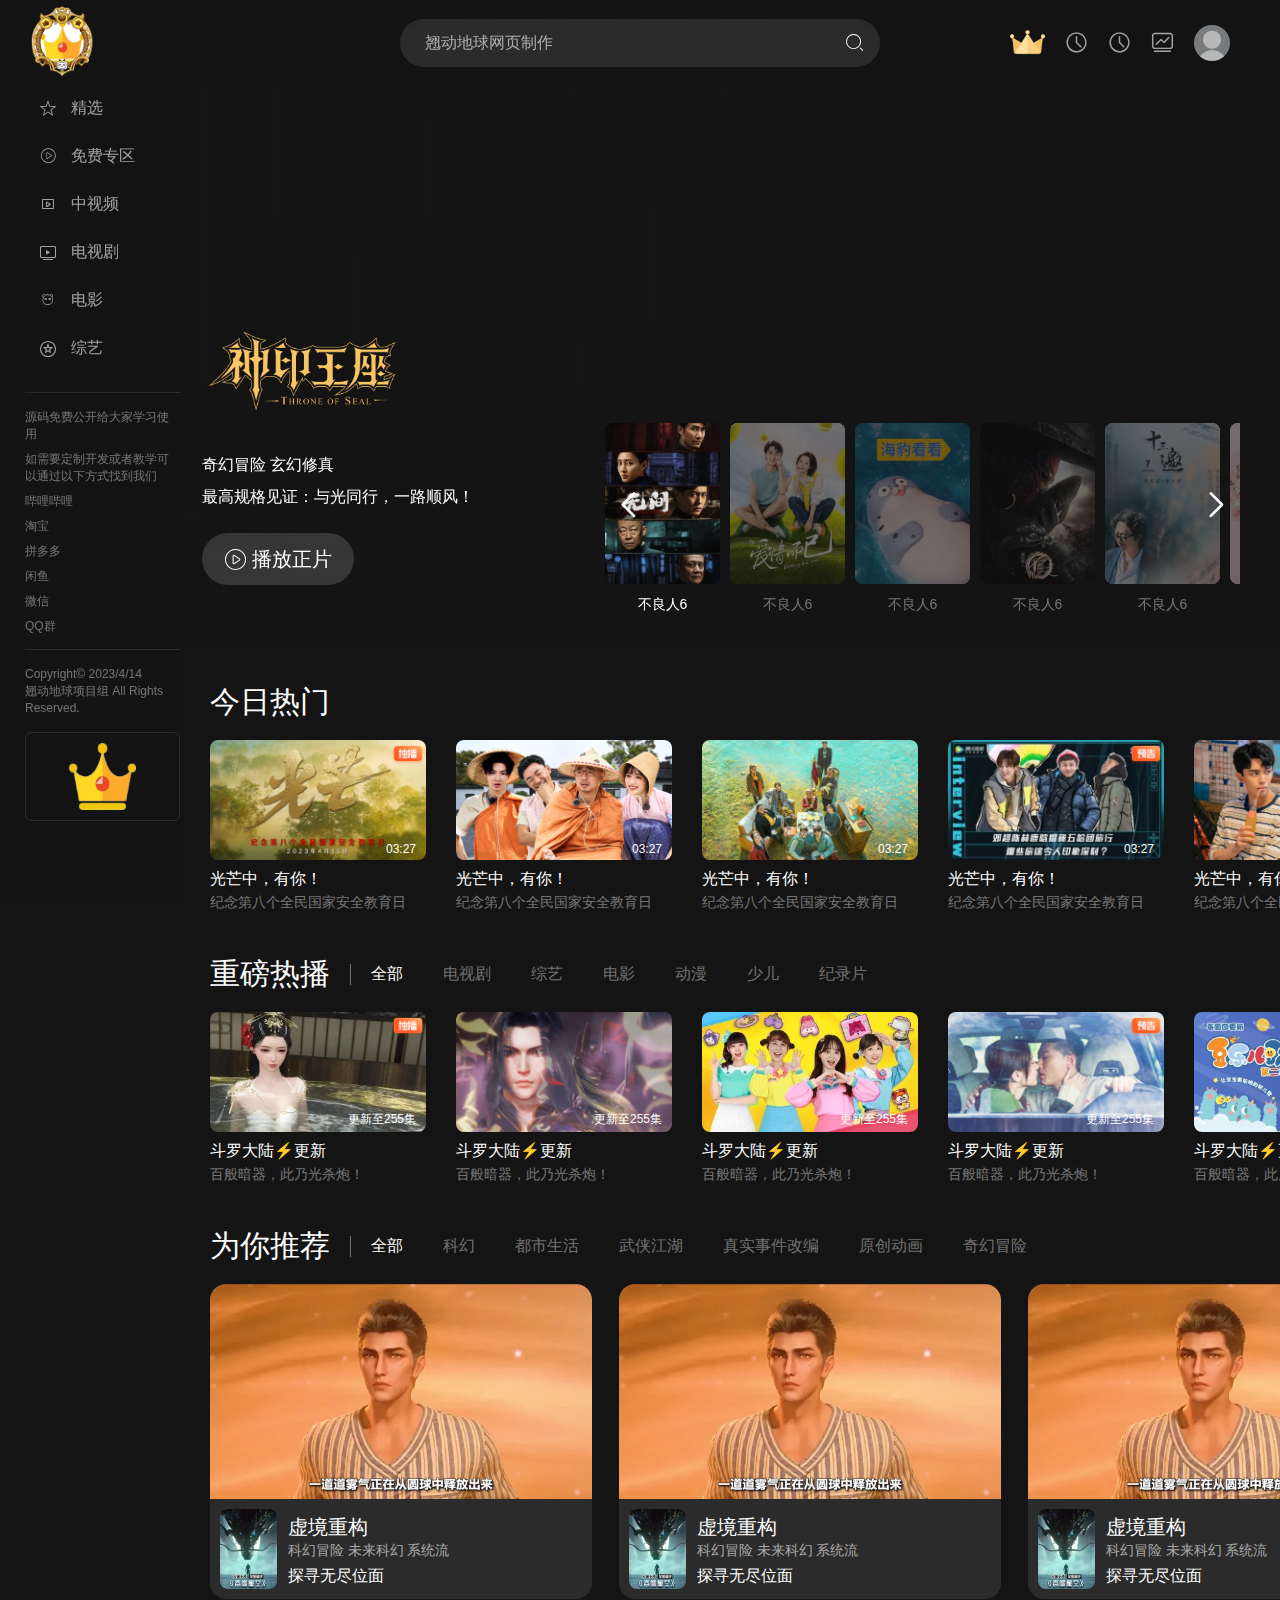
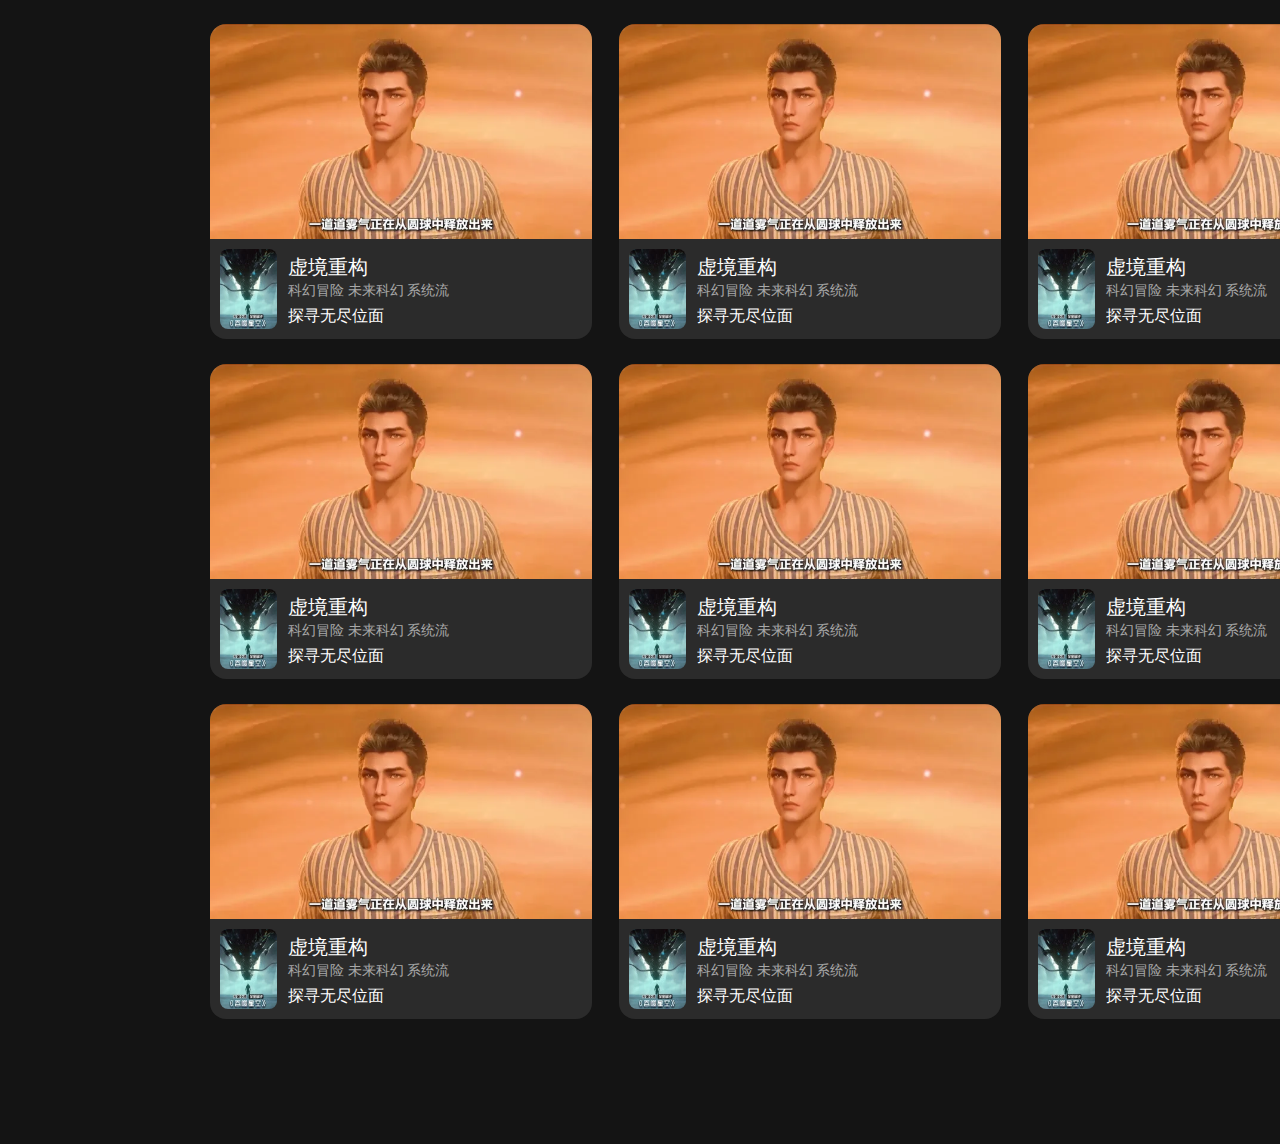
==== index.html @ c6663723 "Add files via upload" ====
<!DOCTYPE html>
<html lang="en">

<head>
    <meta charset="UTF-8">
    <meta http-equiv="X-UA-Compatible" content="IE=edge">
    <meta name="viewport" content="width=device-width, initial-scale=1.0">
    <title>翘动地球视频网</title>
    <link rel="stylesheet" href="fonts/iconfont.css">
    <link rel="stylesheet" href="css/swiper-bundle.min.css">
    <link rel="stylesheet" href="css/style.css">
</head>

<body>
    <header class="header">
        <a href="https://space.bilibili.com/514563000?spm_id_from=333.337.0.0" class="logo">
            <div class="avatarBox">
                <img src="./images/logo.png" alt="" class="avatarImg">
                <div class="avatarBoder">
                    <img src="./images/boder.webp" alt="">
                </div>
            </div>
        </a>
        <div class="search">
            <input type="text" name="" id="" placeholder="翘动地球网页制作">
            <button><span class="iconfont icon-sousuo"></span></button>
        </div>
        <div class="user">
            <a href="#"><img src="./images/vip.png" alt=""></a>
            <a href="#">
                <span class="iconfont icon-lishi"></span>
            </a>
            <a href="#">
                <span class="iconfont icon-lishi"></span>
            </a>
            <a href="#">
                <span class="iconfont icon-chuangzuozhezhongxin"></span>
            </a>
            <a href="#" class="login">
                <img src="./images/user.webp" alt="">
            </a>
        </div>
    </header>
    <aside class="aside">
        <ul class="nav">
            <li><a href="#"><span class="iconfont icon-jingxuanshichang"></span>精选</a></li>
            <li><a href="#"><span class="iconfont icon-24gl-playCircle"></span>免费专区</a></li>
            <li><a href="#"><span class="iconfont icon-shipin"></span>中视频</a></li>
            <li><a href="#"><span class="iconfont icon-dianshiju"></span>电视剧</a></li>
            <li><a href="#"><span class="iconfont icon-dongman"></span>电影</a></li>
            <li><a href="#"><span class="iconfont icon-zongyi"></span>综艺</a></li>
        </ul>
        <footer class="footer">
            <ul class="links">
                <li><a href="#">源码免费公开给大家学习使用</a></li>
                <li><a href="#">如需要定制开发或者教学可以通过以下方式找到我们</a></li>
                <li>
                    <a href="#">哔哩哔哩</a>
                    <div class="hide">
                        <img src="./ewm/ewm-bili.jpg" alt="">
                    </div>
                </li>
                <li>
                    <a href="https://m.tb.cn/h.Us8nKMR?tk=HL2SdlXD8NZ">淘宝</a>
                    <div class="hide">
                        <img src="./ewm/ewm-tb.jpg" alt="">
                    </div>
                </li>
                <li>
                    <a href="https://mobile.yangkeduo.com/goods.html?goods_id=432417314819&page_from=39&_oc_trace_mark=199&pxq_secret_key=TTS5QFYU5Y7PC6SPFDD3OMETX7RHBLDEFQBMZUP522HBA4QZD2CA&share_uin=SQS2FLNR67PGJ5IRNWFLGPD5HU_GEXDA&refer_share_id=01f071ca5e50475d803c3405c6f74eeb&refer_share_uin=SQS2FLNR67PGJ5IRNWFLGPD5HU_GEXDA&refer_share_channel=copy_link&refer_share_form=text
                    ">拼多多</a>
                    <div class="hide">
                        <img src="./ewm/ewm-pdd.jpg" alt="">
                    </div>
                </li>
                <li>
                    <a href="https://m.tb.cn/h.UHy5aRe?tk=cFRldlXDrfi">闲鱼</a>
                    <div class="hide">
                        <img src="./ewm/ewm-xy.jpg" alt="">
                    </div>
                </li>
                <li>
                    <a href="#">微信</a>
                    <div class="hide">
                        <img src="./ewm/ewm-wx.jpg" alt="">
                    </div>
                </li>
                <li>
                    <a href="#">QQ群</a>
                    <div class="hide">
                        <img src="./ewm/ewm-qq.jpg" alt="">
                    </div>
                </li>
            </ul>
            <div class="copyright">
                <a href="#">Copyright© 2023/4/14 <br> 翘动地球项目组 All Rights Reserved.</a>
            </div>
            <a href="#" class="logo">
                <img src="./ewm/logo.png" alt="">
            </a>
        </footer>
    </aside>
    <main class="content">
        <section class="banner">
            <div class="mask-bg"></div>
            <div class="mask-l"></div>
            <div class="mask-r"></div>
            <div class="mask-t"></div>
            <div class="mask-b"></div>
            <div class="text-banner">
                <div class="pic"><img src="./images/0.png" alt=""></div>
                <div class="t1"> 奇幻冒险 玄幻修真 </div>
                <div class="t2">最高规格见证：与光同行，一路顺风！</div>
                <div class="bottom btn">
                    <span class="iconfont icon-24gl-playCircle"></span> 播放正片
                </div>
            </div>
            <div class="swiper mySwiper2">
                <div class="swiper-wrapper">
                    <div class="swiper-slide">
                        <iframe src="https://player.bilibili.com/player.html?aid=781594665&bvid=BV1h24y177hp&cid=1069128005&page=1" scrolling="no" border="0" frameborder="no" framespacing="0" allowfullscreen="true"> </iframe>
                    </div>
                    <div class="swiper-slide">
                        <iframe src="https://player.bilibili.com/player.html?aid=928373912&bvid=BV1wT4y1T7FJ&cid=272059256&page=1" scrolling="no" border="0" frameborder="no" framespacing="0" allowfullscreen="true"> </iframe>
                    </div>
                    <div class="swiper-slide">
                        <iframe src="https://player.bilibili.com/player.html?aid=227550536&bvid=BV1Uh41177gy&cid=1096017549&page=1" scrolling="no" border="0" frameborder="no" framespacing="0" allowfullscreen="true"> </iframe>
                    </div>
                    <div class="swiper-slide">
                        <iframe src="https://player.bilibili.com/player.html?aid=781594665&bvid=BV1h24y177hp&cid=1069128005&page=1" scrolling="no" border="0" frameborder="no" framespacing="0" allowfullscreen="true"> </iframe>
                    </div>
                    <div class="swiper-slide">
                        <iframe src="https://player.bilibili.com/player.html?aid=928373912&bvid=BV1wT4y1T7FJ&cid=272059256&page=1" scrolling="no" border="0" frameborder="no" framespacing="0" allowfullscreen="true"> </iframe>
                    </div>
                    <div class="swiper-slide">
                        <iframe src="https://player.bilibili.com/player.html?aid=227550536&bvid=BV1Uh41177gy&cid=1096017549&page=1" scrolling="no" border="0" frameborder="no" framespacing="0" allowfullscreen="true"> </iframe>
                    </div>
                    <div class="swiper-slide">
                        <iframe src="https://player.bilibili.com/player.html?aid=781594665&bvid=BV1h24y177hp&cid=1069128005&page=1" scrolling="no" border="0" frameborder="no" framespacing="0" allowfullscreen="true"> </iframe>
                    </div>
                    <div class="swiper-slide">
                        <iframe src="https://player.bilibili.com/player.html?aid=928373912&bvid=BV1wT4y1T7FJ&cid=272059256&page=1" scrolling="no" border="0" frameborder="no" framespacing="0" allowfullscreen="true"> </iframe>
                    </div>
                </div>
            </div>
            <div thumbsSlider="" class="swiper mySwiper">
                <div class="swiper-wrapper">
                    <a href="#" class="swiper-slide">
                        <div class="mask"></div>
                        <img src="./images/1.jpg" alt="">
                        <div class="title">不良人6</div>
                    </a>
                    <a href="#" class="swiper-slide">
                        <div class="mask"></div>
                        <img src="./images/2.jfif" alt="">
                        <div class="title">不良人6</div>
                    </a>
                    <a href="#" class="swiper-slide">
                        <div class="mask"></div>
                        <img src="./images/3.jfif" alt="">
                        <div class="title">不良人6</div>
                    </a>
                    <a href="#" class="swiper-slide">
                        <div class="mask"></div>
                        <img src="./images/4.jfif" alt="">
                        <div class="title">不良人6</div>
                    </a>
                    <a href="#" class="swiper-slide">
                        <div class="mask"></div>
                        <img src="./images/5.jfif" alt="">
                        <div class="title">不良人6</div>
                    </a>
                    <a href="#" class="swiper-slide">
                        <div class="mask"></div>
                        <img src="./images/6.jfif" alt="">
                        <div class="title">不良人6</div>
                    </a>
                    <a href="#" class="swiper-slide">
                        <div class="mask"></div>
                        <img src="./images/7.jfif" alt="">
                        <div class="title">不良人6</div>
                    </a>
                    <a href="#" class="swiper-slide">
                        <div class="mask"></div>
                        <img src="./images/8.jfif" alt="">
                        <div class="title">不良人6</div>
                    </a>
                </div>
                <div class="swiper-button-next"></div>
                <div class="swiper-button-prev"></div>
            </div>
        </section>
        <section class="video-banner">
            <div class="video-top">
                <div class="head">
                    <div class="left">
                        <div class="tit">今日热门</div>
                    </div>
                    <div class="right">换一换</div>
                </div>
                <div class="list">
                    <div class="item">
                        <a href="#" class="pic">
                            <div class="tag">
                                <img src="./images/tag_only.png" alt="">
                            </div>
                            <img src="./images/v1.jpg" alt="" class="videoPic">
                            <div class="tip">03:27</div>
                        </a>
                        <a href="#" class="tit">光芒中，有你！</a>
                        <span class="sub">纪念第八个全民国家安全教育日</span>
                    </div>
                    <div class="item">
                        <a href="#" class="pic">
                            <img src="./images/v2.jpg" alt="" class="videoPic">
                            <div class="tip">03:27</div>
                        </a>
                        <a href="#" class="tit">光芒中，有你！</a>
                        <span class="sub">纪念第八个全民国家安全教育日</span>
                    </div>
                    <div class="item">
                        <a href="#" class="pic">
                            <img src="./images/v3.jpg" alt="" class="videoPic">
                            <div class="tip">03:27</div>
                        </a>
                        <a href="#" class="tit">光芒中，有你！</a>
                        <span class="sub">纪念第八个全民国家安全教育日</span>
                    </div>
                    <div class="item">
                        <a href="#" class="pic">
                            <div class="tag">
                                <img src="./images/tag_trailer.png" alt="">
                            </div>
                            <img src="./images/v4.jpg" alt="" class="videoPic">
                            <div class="tip">03:27</div>
                        </a>
                        <a href="#" class="tit">光芒中，有你！</a>
                        <span class="sub">纪念第八个全民国家安全教育日</span>
                    </div>
                    <div class="item">
                        <a href="#" class="pic">
                            <div class="tag">
                                <img src="./images/tag_vip.webp" alt="">
                            </div>
                            <img src="./images/v5.jpg" alt="" class="videoPic">
                            <div class="tip">03:27</div>
                        </a>
                        <a href="#" class="tit">光芒中，有你！</a>
                        <span class="sub">纪念第八个全民国家安全教育日</span>
                    </div>
                </div>
            </div>
            <div class="video-top">
                <div class="head">
                    <div class="left">
                        <div class="tit">重磅热播</div>
                        <div class="list">
                            <a href="#" class="active">全部</a>
                            <a href="#">电视剧</a>
                            <a href="#">综艺</a>
                            <a href="#">电影</a>
                            <a href="#">动漫</a>
                            <a href="#">少儿</a>
                            <a href="#">纪录片</a>
                        </div>
                    </div>
                    <div class="right">换一换</div>
                </div>
                <div class="list">
                    <div class="item">
                        <a href="#" class="pic">
                            <div class="tag">
                                <img src="./images/tag_only.png" alt="">
                            </div>
                            <img src="./images/v6.webp" alt="" class="videoPic">
                            <div class="tip">更新至255集</div>
                        </a>
                        <a href="#" class="tit"> 斗罗大陆⚡更新 </a>
                        <span class="sub"> 百般暗器，此乃光杀炮！ </span>
                    </div>
                    <div class="item">
                        <a href="#" class="pic">
                            <img src="./images/v7.jpg" alt="" class="videoPic">
                            <div class="tip">更新至255集</div>
                        </a>
                        <a href="#" class="tit"> 斗罗大陆⚡更新 </a>
                        <span class="sub"> 百般暗器，此乃光杀炮！ </span>
                    </div>
                    <div class="item">
                        <a href="#" class="pic">
                            <img src="./images/v8.webp" alt="" class="videoPic">
                            <div class="tip">更新至255集</div>
                        </a>
                        <a href="#" class="tit"> 斗罗大陆⚡更新 </a>
                        <span class="sub"> 百般暗器，此乃光杀炮！ </span>
                    </div>
                    <div class="item">
                        <a href="#" class="pic">
                            <div class="tag">
                                <img src="./images/tag_trailer.png" alt="">
                            </div>
                            <img src="./images/v9.jpg" alt="" class="videoPic">
                            <div class="tip">更新至255集</div>
                        </a>
                        <a href="#" class="tit"> 斗罗大陆⚡更新 </a>
                        <span class="sub"> 百般暗器，此乃光杀炮！ </span>
                    </div>
                    <div class="item">
                        <a href="#" class="pic">
                            <div class="tag">
                                <img src="./images/tag_vip.webp" alt="">
                            </div>
                            <img src="./images/v10.webp" alt="" class="videoPic">
                            <div class="tip">更新至255集</div>
                        </a>
                        <a href="#" class="tit"> 斗罗大陆⚡更新 </a>
                        <span class="sub"> 百般暗器，此乃光杀炮！ </span>
                    </div>
                </div>
            </div>
            <div class="video-bottom">
                <div class="head">
                    <div class="left">
                        <div class="tit">为你推荐</div>
                        <div class="list">
                            <a href="#" class="active">全部</a>
                            <a href="#">科幻</a>
                            <a href="#">都市生活</a>
                            <a href="#">武侠江湖</a>
                            <a href="#">真实事件改编</a>
                            <a href="#">原创动画</a>
                            <a href="#">奇幻冒险</a>
                        </div>
                    </div>
                    <div class="right">更多</div>
                </div>
                <div class="list">
                    <div class="item">
                        <img src="./images/v11.webp" alt="" class="pic">
                        <div class="text">
                            <img src="./images/v11-1.webp" alt="">
                            <div class="info">
                                <h3>虚境重构</h3>
                                <span>科幻冒险 未来科幻 系统流</span>
                                <p>探寻无尽位面</p>
                            </div>
                        </div>
                    </div>
                    <div class="item">
                        <img src="./images/v11.webp" alt="" class="pic">
                        <div class="text">
                            <img src="./images/v11-1.webp" alt="">
                            <div class="info">
                                <h3>虚境重构</h3>
                                <span>科幻冒险 未来科幻 系统流</span>
                                <p>探寻无尽位面</p>
                            </div>
                        </div>
                    </div>
                    <div class="item">
                        <img src="./images/v11.webp" alt="" class="pic">
                        <div class="text">
                            <img src="./images/v11-1.webp" alt="">
                            <div class="info">
                                <h3>虚境重构</h3>
                                <span>科幻冒险 未来科幻 系统流</span>
                                <p>探寻无尽位面</p>
                            </div>
                        </div>
                    </div>
                    <div class="item">
                        <img src="./images/v11.webp" alt="" class="pic">
                        <div class="text">
                            <img src="./images/v11-1.webp" alt="">
                            <div class="info">
                                <h3>虚境重构</h3>
                                <span>科幻冒险 未来科幻 系统流</span>
                                <p>探寻无尽位面</p>
                            </div>
                        </div>
                    </div>
                    <div class="item">
                        <img src="./images/v11.webp" alt="" class="pic">
                        <div class="text">
                            <img src="./images/v11-1.webp" alt="">
                            <div class="info">
                                <h3>虚境重构</h3>
                                <span>科幻冒险 未来科幻 系统流</span>
                                <p>探寻无尽位面</p>
                            </div>
                        </div>
                    </div>
                    <div class="item">
                        <img src="./images/v11.webp" alt="" class="pic">
                        <div class="text">
                            <img src="./images/v11-1.webp" alt="">
                            <div class="info">
                                <h3>虚境重构</h3>
                                <span>科幻冒险 未来科幻 系统流</span>
                                <p>探寻无尽位面</p>
                            </div>
                        </div>
                    </div>
                    <div class="item">
                        <img src="./images/v11.webp" alt="" class="pic">
                        <div class="text">
                            <img src="./images/v11-1.webp" alt="">
                            <div class="info">
                                <h3>虚境重构</h3>
                                <span>科幻冒险 未来科幻 系统流</span>
                                <p>探寻无尽位面</p>
                            </div>
                        </div>
                    </div>
                    <div class="item">
                        <img src="./images/v11.webp" alt="" class="pic">
                        <div class="text">
                            <img src="./images/v11-1.webp" alt="">
                            <div class="info">
                                <h3>虚境重构</h3>
                                <span>科幻冒险 未来科幻 系统流</span>
                                <p>探寻无尽位面</p>
                            </div>
                        </div>
                    </div>
                    <div class="item">
                        <img src="./images/v11.webp" alt="" class="pic">
                        <div class="text">
                            <img src="./images/v11-1.webp" alt="">
                            <div class="info">
                                <h3>虚境重构</h3>
                                <span>科幻冒险 未来科幻 系统流</span>
                                <p>探寻无尽位面</p>
                            </div>
                        </div>
                    </div>
                    <div class="item">
                        <img src="./images/v11.webp" alt="" class="pic">
                        <div class="text">
                            <img src="./images/v11-1.webp" alt="">
                            <div class="info">
                                <h3>虚境重构</h3>
                                <span>科幻冒险 未来科幻 系统流</span>
                                <p>探寻无尽位面</p>
                            </div>
                        </div>
                    </div>
                    <div class="item">
                        <img src="./images/v11.webp" alt="" class="pic">
                        <div class="text">
                            <img src="./images/v11-1.webp" alt="">
                            <div class="info">
                                <h3>虚境重构</h3>
                                <span>科幻冒险 未来科幻 系统流</span>
                                <p>探寻无尽位面</p>
                            </div>
                        </div>
                    </div>
                    <div class="item">
                        <img src="./images/v11.webp" alt="" class="pic">
                        <div class="text">
                            <img src="./images/v11-1.webp" alt="">
                            <div class="info">
                                <h3>虚境重构</h3>
                                <span>科幻冒险 未来科幻 系统流</span>
                                <p>探寻无尽位面</p>
                            </div>
                        </div>
                    </div>
                </div>
            </div>
        </section>
    </main>
    <section class="loginContent">
        <div class="loginBox">
            <div class="closeBtn"></div>
            <div class="tab-head">账号登录</div>
            <div class="tips">登录后高清播放更流畅</div>
            <div class="cont">
                <div class="left">
                    <div class="head">
                        <h3>密码登录</h3>
                        <p>推荐使用<a href="#" class="tabChange">快捷登录</a>，防止盗号。</p>
                    </div>
                    <div class="tab tab1 active">
                        <div class="ipt">
                            <input type="text" name="" id="" placeholder="支持账号/邮箱/手机号登录">
                        </div>
                        <div class="ipt mb-3">
                            <input type="text" name="" id="" placeholder="请输入密码">
                        </div>
                        <div class="ipt">
                            <button class="btn">登录</button>
                        </div>
                    </div>
                    <div class="tab tab2 ">
                        <div class="pic">
                            <img src="./ewm/ewm-wx.jpg" alt="">
                        </div>
                    </div>
                    <div class="bottom">
                        <a href="#">快捷登录</a>
                        <a href="#">注册账号</a>
                        <a href="#">意见反馈</a>
                    </div>
                </div>
                <ul class="right">
                    <li>
                        <input type="radio" name="" id="" checked>
                        <label for="">同意《一键三连协议》</label>
                    </li>
                    <li>
                        <input type="radio" name="" id="">
                        <label for="">同意《这次一定协议》</label>
                    </li>
                </ul>
            </div>
        </div>
    </section>
    <script src="js/swiper-bundle.min.js"></script>
    <script src="js/jquery-3.5.1.min.js"></script>
    <script>
        var swiper = new Swiper(".mySwiper", {
            spaceBetween: 10,
            slidesPerView: 5,
            freeMode: true,
            watchSlidesProgress: true,
            navigation: {
                nextEl: ".swiper-button-next",
                prevEl: ".swiper-button-prev",
            },
        });
        var swiper2 = new Swiper(".mySwiper2", {
            spaceBetween: 0,
            thumbs: {
                swiper: swiper,
            },
        });
    </script>
    <script>
        $('.header .user .login').on('click',function(){
            $('.loginContent').fadeIn(100)
        })
        $('.loginContent .closeBtn').on('click',function(){
            $('.loginContent').fadeOut(100)
        })
        $('.loginContent .left .tabChange').on('click',function(){
            $('.loginContent .left .tab').toggleClass('active')
        })
    </script>
</body>

</html>
---- fonts/iconfont.css ----
@font-face {
  font-family: "iconfont"; /* Project id 4016232 */
  src: url('iconfont.woff2?t=1681458888881') format('woff2'),
       url('iconfont.woff?t=1681458888881') format('woff'),
       url('iconfont.ttf?t=1681458888881') format('truetype');
}

.iconfont {
  font-family: "iconfont" !important;
  font-size: 16px;
  font-style: normal;
  -webkit-font-smoothing: antialiased;
  -moz-osx-font-smoothing: grayscale;
}

.icon-jingxuanshichang:before {
  content: "\e600";
}

.icon-sousuo:before {
  content: "\e601";
}

.icon-dianshiju:before {
  content: "\e604";
}

.icon-zongyi:before {
  content: "\e615";
}

.icon-lishi:before {
  content: "\e63b";
}

.icon-shipin:before {
  content: "\e61e";
}

.icon-24gl-playCircle:before {
  content: "\ea6e";
}

.icon-huiyuan:before {
  content: "\e8b1";
}

.icon-dongman:before {
  content: "\e61c";
}

.icon-chuangzuozhezhongxin:before {
  content: "\e73b";
}
---- css/style.css ----
* {
  margin: 0;
  padding: 0;
  box-sizing: border-box;
}
li {
  list-style: none;
}
a {
  text-decoration: none;
}
button,
input {
  outline: none;
  border: none;
}
img {
  width: 100%;
  vertical-align: middle;
}
body {
  font-family: numFont, PingFangSC-Regular, Tahoma, Microsoft Yahei, sans-serif;
  background: #141414;
}
.mb-3 {
  margin-bottom: 30px !important;
}
.header {
  position: fixed;
  top: 0;
  left: 0;
  width: 100%;
  height: 85px;
  z-index: 100;
  background-image: linear-gradient(0deg, rgba(20, 20, 20, 0) 1%, rgba(20, 20, 20, 0.7) 99%);
  padding: 0 40px;
  display: flex;
  align-items: center;
  justify-content: space-between;
}
.header .logo {
  margin-right: 50px;
  display: flex;
  align-items: center;
  justify-content: center;
}
.header .logo .avatarBox {
  position: relative;
  width: 45px;
  height: 45px;
  border-radius: 50%;
  z-index: 99;
  background: #fff;
}
.header .logo .avatarBox:hover {
  transition: all 0.3s;
  transform: translateY(60%) scale(1.6);
}
.header .logo .avatarBox .avatarImg {
  position: absolute;
  top: 0;
  left: 0;
  width: 100%;
  height: 100%;
  border-radius: 50%;
  object-fit: cover;
}
.header .logo .avatarBox .avatarBoder {
  position: absolute;
  height: 176.48%;
  width: 176.48%;
  top: -38.33%;
  left: -38.33%;
  overflow: hidden;
}
.header .logo .avatarBox .avatarBoder img {
  width: 100%;
  height: 100%;
  object-fit: cover;
}
.header .search {
  position: absolute;
  top: 50%;
  left: 50%;
  transform: translate(-50%, -50%);
  width: 480px;
  height: 48px;
  background: rgba(255, 255, 255, 0.1);
  border-radius: 36px;
  display: flex;
  align-items: center;
  justify-content: space-between;
  overflow: hidden;
}
.header .search input {
  padding-left: 25px;
  flex: 1;
  height: 100%;
  color: #fff;
  font-size: 16px;
  background: transparent;
}
.header .search input::placeholder {
  color: #fff9;
}
.header .search button {
  display: flex;
  align-items: center;
  justify-content: center;
  width: 50px;
  height: 100%;
  color: #fff;
  background: transparent;
  cursor: pointer;
}
.header .search button .iconfont {
  font-size: 20px;
}
.header .search button:hover {
  transition: all 0.3s;
  background: rgba(255, 255, 255, 0.3);
}
.header .user {
  display: flex;
  align-items: center;
  justify-content: space-between;
  height: 31px;
}
.header .user a {
  margin: 0 10px;
  color: #fff9;
}
.header .user a .iconfont {
  font-size: 23px;
}
.header .user a:hover {
  transition: all 0.3s;
  color: #fff;
}
.header .user img {
  width: 35px;
}
.header .user .login {
  width: 36px;
  height: 36px;
  border-radius: 50%;
  overflow: hidden;
}
.header .user .login img {
  width: 100%;
  height: 100%;
  object-fit: cover;
}
.aside {
  position: fixed;
  top: 0;
  left: 0;
  width: 180px;
  padding-top: 84px;
  height: 100vh;
  z-index: 99;
  background-image: linear-gradient(-90deg, rgba(20, 20, 20, 0) 1%, rgba(20, 20, 20, 0.6) 99%);
  direction: rtl;
  overflow-y: auto;
  overflow-x: hidden;
  /* 宽度和长度 */
  /* 滚动槽 */
  /* 滚动条滑块 */
}
.aside:hover::-webkit-scrollbar {
  width: 6px;
  border-radius: 3px;
  display: block;
}
.aside::-webkit-scrollbar {
  width: 6px;
  border-radius: 3px;
  display: none;
}
.aside::-webkit-scrollbar-track {
  background-color: transparent;
  border-radius: 3px;
}
.aside::-webkit-scrollbar-thumb {
  border-radius: 3px;
  background-color: rgba(255, 255, 255, 0.4);
}
.aside .nav {
  direction: ltr;
}
.aside .nav li {
  display: flex;
  justify-content: flex-end;
  height: 48px;
}
.aside .nav li a {
  display: flex;
  align-items: center;
  width: 160px;
  height: 100%;
  color: rgba(255, 255, 255, 0.6);
}
.aside .nav li a .iconfont {
  margin-left: 20px;
  margin-right: 15px;
}
.aside .nav li a:hover {
  transition: all 0.3s;
  color: #fff;
}
.aside .footer {
  margin-top: 20px;
  margin-bottom: 50px;
  width: 155px;
  font-size: 12px;
  color: #fff6;
  direction: ltr;
}
.aside .footer a {
  color: #fff6;
  line-height: 17px;
}
.aside .footer a:hover {
  transition: all 0.3s;
  color: #fff;
}
.aside .footer .links {
  margin-bottom: 16px;
  padding: 16px 0 6px;
  border-top: 1px solid rgba(255, 255, 255, 0.1);
  border-bottom: 1px solid rgba(255, 255, 255, 0.1);
}
.aside .footer .links li {
  position: relative;
  line-height: 17px;
  margin-bottom: 8px;
}
.aside .footer .links li:hover .hide {
  display: block;
  animation: hide1 0.5s forwards;
}
.aside .footer .links li .hide {
  display: none;
  position: absolute;
  bottom: calc(100% + 15px);
  left: 0;
  width: 100%;
  border-radius: 6px;
  overflow: hidden;
  box-shadow: 0 0 5px rgba(255, 255, 255, 0.6);
}
.aside .footer .logo {
  display: block;
  margin-top: 15px;
  padding: 10px;
  text-align: center;
  border: 1px solid rgba(255, 255, 255, 0.1);
  border-radius: 6px;
}
.aside .footer .logo img {
  width: 50%;
}
@keyframes hide1 {
  0% {
    opacity: 0;
    transform: translateX(-100%);
  }
  100% {
    opacity: 1;
    transform: translateX(0);
  }
}
.content {
  color: #fff;
}
.content .banner {
  position: relative;
  height: 650px;
}
.content .banner .mask-bg {
  position: absolute;
  top: 0;
  left: 0;
  width: 100%;
  height: 100%;
  background: rgba(20, 20, 20, 0.1);
  z-index: 11;
}
.content .banner .mask-b {
  height: 260px;
  width: 100%;
  position: absolute;
  left: 0;
  bottom: 0;
  background-image: linear-gradient(180deg, rgba(0, 0, 0, 0), #141414);
  z-index: 11;
}
.content .banner .mask-l {
  height: 100%;
  width: 800px;
  z-index: 11;
  position: absolute;
  left: 0;
  top: 0;
  background-image: linear-gradient(269deg, rgba(20, 20, 20, 0) 1%, rgba(20, 20, 20, 0.6) 100%);
}
.content .banner .text-banner {
  position: absolute;
  bottom: 10%;
  left: calc(180px + 22px);
  width: 568px;
  height: 290px;
  z-index: 20;
  color: #fff;
  display: flex;
  flex-direction: column;
  justify-content: flex-end;
}
.content .banner .text-banner .pic {
  margin-bottom: 25px;
  width: 200px;
}
.content .banner .text-banner .t1 {
  line-height: 25px;
  margin-bottom: 10px;
}
.content .banner .text-banner .bottom {
  margin-top: 25px;
}
.content .banner .text-banner .btn {
  display: flex;
  align-items: center;
  justify-content: center;
  width: 152px;
  height: 52px;
  background: rgba(255, 255, 255, 0.15);
  border-radius: 33.6px;
  font-size: 20px;
  cursor: pointer;
}
.content .banner .text-banner .btn .iconfont {
  margin-right: 5px;
  font-size: 23px;
}
.content .banner .swiper {
  width: 100%;
  height: 100%;
}
.content .banner .swiper-slide video {
  width: 100%;
  height: 100%;
  object-fit: cover;
}
.content .banner .swiper-slide iframe {
  width: 100%;
  height: 100%;
  object-fit: cover;
}
.content .banner .swiper-slide img {
  width: 100%;
  height: 100%;
  object-fit: cover;
}
.content .banner .mySwiper2 {
  height: 100%;
  width: 100%;
}
.content .banner .mySwiper {
  position: absolute;
  right: 40px;
  bottom: 5%;
  width: 635px;
  height: 195px;
  z-index: 20;
}
.content .banner .mySwiper .swiper-slide {
  position: relative;
  width: 115px !important;
  height: 100%;
}
.content .banner .mySwiper .swiper-slide a {
  display: block;
  width: 100%;
  height: 100%;
}
.content .banner .mySwiper .swiper-slide:hover {
  transition: all 0.3s;
}
.content .banner .mySwiper .swiper-slide:hover .mask {
  background: rgba(20, 20, 20, 0);
}
.content .banner .mySwiper .swiper-slide:hover .title {
  color: #fff;
}
.content .banner .mySwiper .swiper-slide .mask {
  position: absolute;
  width: 100%;
  height: 161px;
  background: rgba(20, 20, 20, 0.6);
  border-radius: 8px;
}
.content .banner .mySwiper .swiper-slide img {
  width: 100%;
  height: 161px;
  object-fit: cover;
  border-radius: 8px;
}
.content .banner .mySwiper .swiper-slide .title {
  margin-top: 12px;
  font-size: 14px;
  text-align: center;
  color: #fff6;
}
.content .banner .mySwiper .swiper-slide-thumb-active .mask {
  background: rgba(20, 20, 20, 0);
}
.content .banner .mySwiper .swiper-slide-thumb-active .title {
  color: #fff;
}
.content .banner .mySwiper .swiper-button-next:after,
.content .banner .mySwiper .swiper-button-prev:after {
  font-size: 25px;
  font-weight: 600;
  color: #fff;
}
.content .banner .mySwiper .swiper-button-next,
.content .banner .mySwiper .swiper-button-prev {
  top: calc((100% - 31px) / 2);
}
.content .banner .mySwiper .swiper-button-next.swiper-button-disabled,
.content .banner .mySwiper .swiper-button-prev.swiper-button-disabled {
  opacity: 1;
}
.content .video-banner {
  margin: 0 auto;
  margin-top: 30px;
  padding-left: calc(180px + 30px);
  padding-right: 30px;
  padding-bottom: 100px;
  width: 1200px;
  box-sizing: content-box;
}
.content .head {
  margin-bottom: 15px;
  display: flex;
  align-items: center;
  justify-content: space-between;
  height: 45px;
}
.content .head .left {
  display: flex;
  align-items: center;
}
.content .head .left .tit {
  font-family: PingFangSC-Medium;
  font-size: 30px;
  color: #fff;
  letter-spacing: 0;
}
.content .head .left .list {
  display: flex;
  margin-left: 20px;
  padding-left: 20px;
  border-left: 1px solid rgba(255, 255, 255, 0.4);
}
.content .head .left .list a {
  margin-left: 40px;
  color: rgba(255, 255, 255, 0.4);
}
.content .head .left .list a:first-child {
  margin-left: 0;
}
.content .head .left .list a:hover,
.content .head .left .list a.active {
  transition: all 0.3s;
  color: #fff;
}
.content .head .right {
  font-size: 14px;
  color: #fff;
  opacity: 0.4;
  line-height: 20px;
  cursor: pointer;
}
.content .head .right:hover {
  transition: all 0.3s;
  opacity: 1;
}
.content .video-top .list {
  display: flex;
  align-items: center;
  justify-content: space-between;
}
.content .video-top .list .item {
  margin-bottom: 40px;
  width: 216px;
}
.content .video-top .list .item .pic {
  display: block;
  position: relative;
  width: 216px;
  height: 120px;
  color: #fff;
  border-radius: 8px;
  overflow: hidden;
}
.content .video-top .list .item .pic .videoPic {
  width: 100%;
  height: 100%;
  object-fit: cover;
}
.content .video-top .list .item .pic .tag {
  position: absolute;
  top: 2px;
  right: 0px;
  width: 36px;
  height: 23px;
}
.content .video-top .list .item .pic .tip {
  position: absolute;
  right: 10px;
  bottom: 4px;
  font-size: 12px;
  color: #fff;
}
.content .video-top .list .item .tit {
  display: block;
  margin-top: 8px;
  color: #fff;
  letter-spacing: 0;
  line-height: 22px;
  overflow: hidden;
  text-overflow: ellipsis;
  display: -webkit-box;
  -webkit-line-clamp: 1;
  -webkit-box-orient: vertical;
}
.content .video-top .list .item .sub {
  display: block;
  margin-top: 4px;
  opacity: 0.4;
  font-family: PingFangSC-Regular;
  font-size: 14px;
  color: #fff;
  letter-spacing: 0;
  line-height: 18px;
  overflow: hidden;
  text-overflow: ellipsis;
  display: -webkit-box;
  -webkit-line-clamp: 1;
  -webkit-box-orient: vertical;
}
.content .video-bottom .list {
  display: flex;
  flex-wrap: wrap;
  justify-content: space-between;
}
.content .video-bottom .list .item {
  margin-bottom: 25px;
  width: 382px;
  background: #2b2b2b;
  border-radius: 16px;
  overflow: hidden;
  cursor: pointer;
}
.content .video-bottom .list .item .pic {
  width: 100%;
  height: 215px;
  object-fit: cover;
}
.content .video-bottom .list .item .text {
  display: flex;
  align-items: center;
  padding: 10px;
}
.content .video-bottom .list .item .text img {
  width: 57px;
  height: 80px;
  border-radius: 8px;
}
.content .video-bottom .list .item .text .info {
  margin-left: 11px;
  color: #fff;
}
.content .video-bottom .list .item .text .info h3 {
  font-size: 20px;
  font-weight: 500;
  letter-spacing: 0;
  height: 28px;
  line-height: 28px;
  text-overflow: ellipsis;
  overflow: hidden;
  white-space: nowrap;
}
.content .video-bottom .list .item .text .info span {
  margin-top: 5px;
  font-family: PingFangSC-Regular;
  font-size: 14px;
  line-height: 20px;
  font-weight: 400;
  color: rgba(255, 255, 255, 0.6);
  letter-spacing: 0;
  text-overflow: ellipsis;
  overflow: hidden;
  white-space: nowrap;
}
.content .video-bottom .list .item .text .info p {
  margin-top: 5px;
  font-family: PingFangSC-Regular;
  font-size: 16px;
  color: #fff;
  letter-spacing: 0;
  overflow: hidden;
  white-space: nowrap;
  text-overflow: ellipsis;
  line-height: 20px;
  height: 20px;
}
.loginContent {
  display: none;
  position: fixed;
  top: 0;
  left: 0;
  width: 100%;
  height: 100%;
  background: rgba(20, 20, 20, 0.6);
  z-index: 999;
}
.loginContent .loginBox {
  position: absolute;
  top: 50%;
  left: 50%;
  transform: translate(-50%, -50%);
  width: 700px;
  background: #fff;
}
.loginContent .loginBox .closeBtn {
  position: absolute;
  top: 18px;
  right: 15px;
  width: 15px;
  height: 15px;
  background: url(../images/closeBtn.webp) no-repeat center;
  background-size: contain;
  z-index: 15;
  cursor: pointer;
}
.loginContent .loginBox .tab-head {
  display: flex;
  align-items: center;
  justify-content: center;
  height: 50px;
  border-bottom: 1px solid #e6e6e6;
  background: #f1f1f1;
  font-family: PingFangSC-Medium;
  font-size: 18px;
  color: #111;
  letter-spacing: 0;
}
.loginContent .loginBox .tips {
  margin: 20px 0;
  font-size: 24px;
  line-height: 30px;
  color: #2a2a2a;
  text-align: center;
}
.loginContent .loginBox .cont {
  display: flex;
  justify-content: space-between;
}
.loginContent .loginBox .cont a {
  color: #2e77e5;
}
.loginContent .loginBox .cont .left {
  position: relative;
  width: 425px;
  height: 370px;
}
.loginContent .loginBox .cont .left .head {
  margin-bottom: 26px;
  text-align: center;
}
.loginContent .loginBox .cont .left .head h3 {
  margin-top: 16px;
  margin-bottom: 6px;
  font-size: 20px;
  line-height: 28px;
  color: #000;
  font-weight: 500;
}
.loginContent .loginBox .cont .left .head p {
  color: #000;
  font-size: 12px;
  line-height: 16px;
  margin-bottom: 16px;
}
.loginContent .loginBox .cont .left .bottom {
  position: absolute;
  left: 0;
  bottom: 25px;
  width: 100%;
  display: flex;
  align-items: center;
  justify-content: center;
  font-size: 12px;
}
.loginContent .loginBox .cont .left .bottom a {
  margin-right: 40px;
  color: #000;
}
.loginContent .loginBox .cont .left .bottom a:last-child {
  margin-right: 0;
}
.loginContent .loginBox .cont .left .tab {
  display: none;
}
.loginContent .loginBox .cont .left .tab.active {
  display: block;
  animation: active1 0.5s forwards;
}
.loginContent .loginBox .cont .left .tab1 .ipt {
  margin: 0 auto;
  margin-bottom: 10px;
  width: 250px;
  height: 38px;
}
.loginContent .loginBox .cont .left .tab1 .ipt input {
  padding-left: 16px;
  width: 100%;
  height: 100%;
  border: 1px solid #CCC;
  border-radius: 4px;
  color: #000;
  font-family: PingFang SC;
  font-size: 13px;
}
.loginContent .loginBox .cont .left .tab1 .ipt input::placeholder {
  color: #ccc;
}
.loginContent .loginBox .cont .left .tab1 .ipt .btn {
  width: 100%;
  height: 38px;
  color: #fff;
  border-radius: 4px;
  background-color: #09F;
  cursor: pointer;
}
.loginContent .loginBox .cont .left .tab2 .pic {
  margin: 0 auto;
  width: 120px;
  border: 1px solid #eee;
}
.loginContent .loginBox .cont .left .tab2 .pic:hover {
  transition: all 0.3s;
  transform: scale(1.5);
}
.loginContent .loginBox .cont .right {
  flex: 1;
  padding-top: 30px;
  padding-left: 32px;
  height: 298px;
  border-left: 1px solid #f5f5f5;
  margin-top: 32px;
  color: #666;
  font-size: 12px;
}
.loginContent .loginBox .cont .right li {
  display: flex;
  align-items: center;
  margin-bottom: 6px;
}
.loginContent .loginBox .cont .right li input {
  margin-right: 8px;
  width: 16px;
  height: 16px;
}
@keyframes active1 {
  0% {
    opacity: 0;
  }
  100% {
    opacity: 1;
  }
}
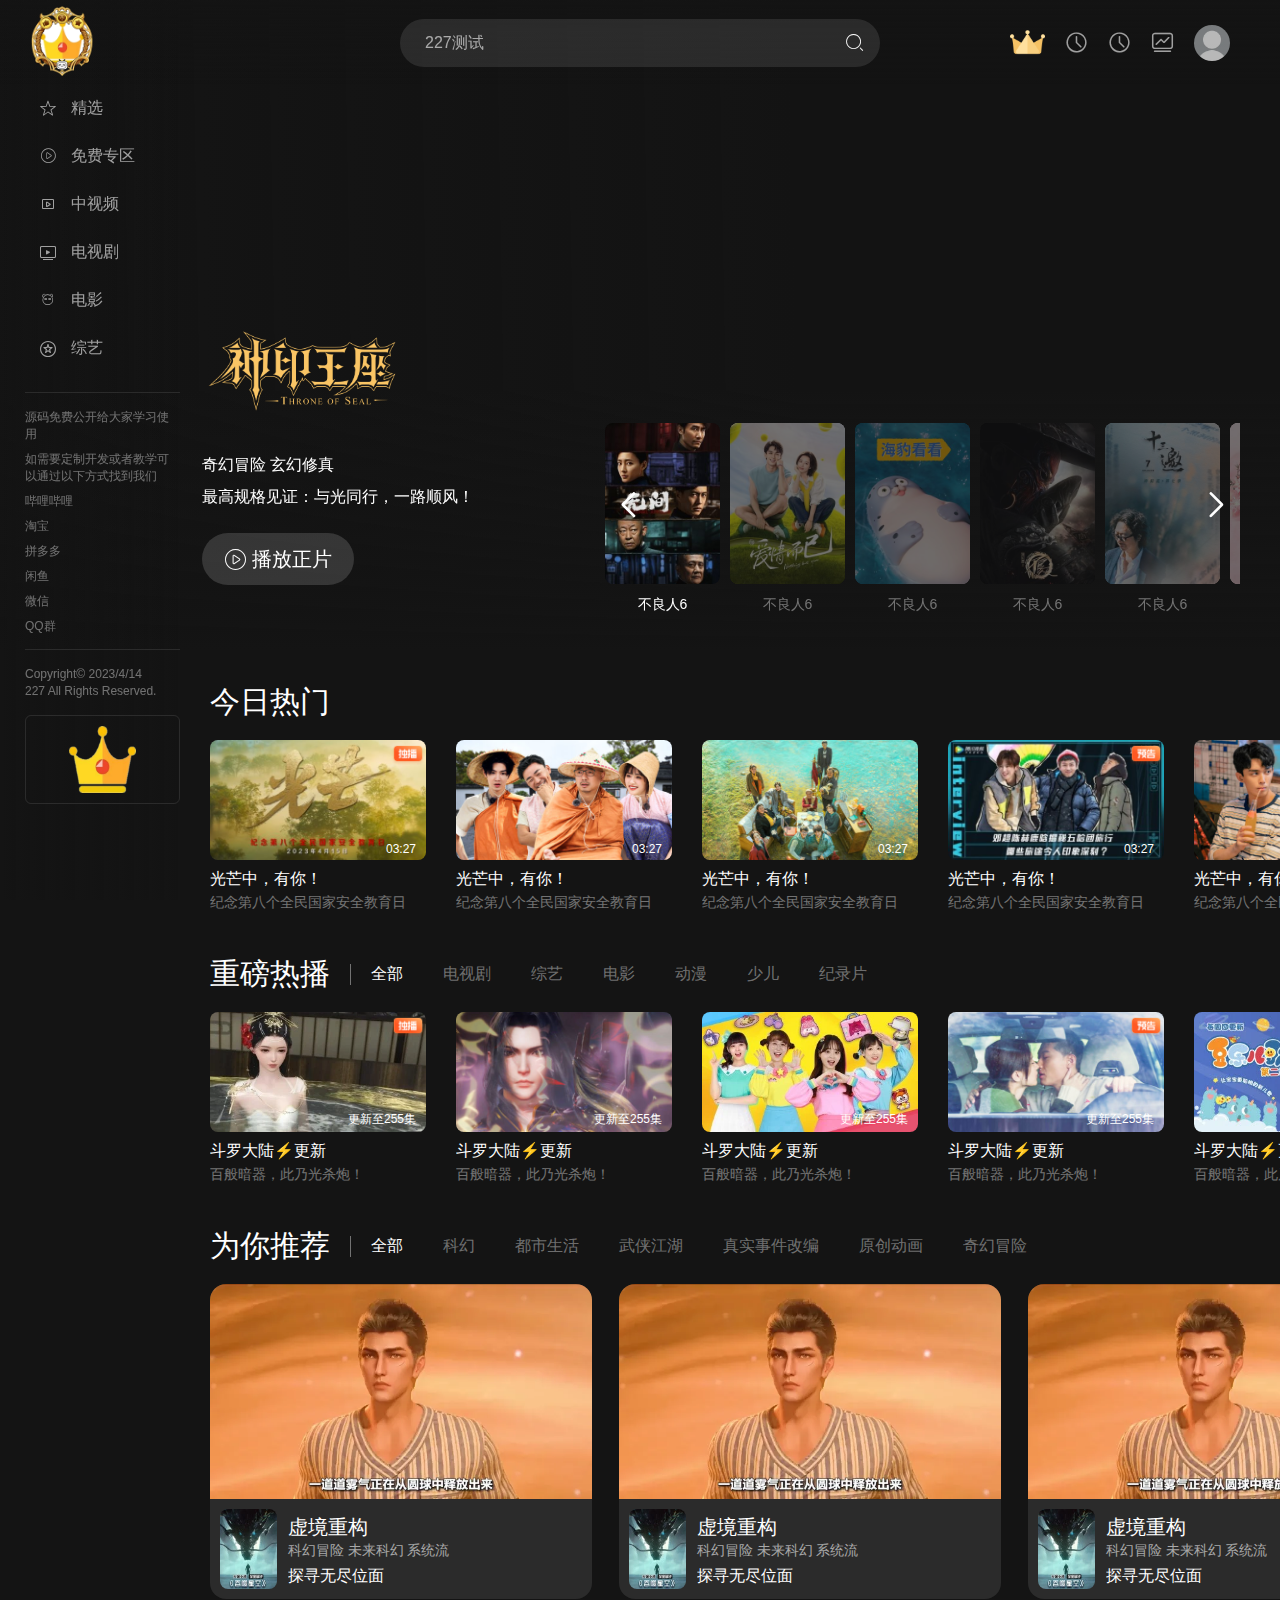
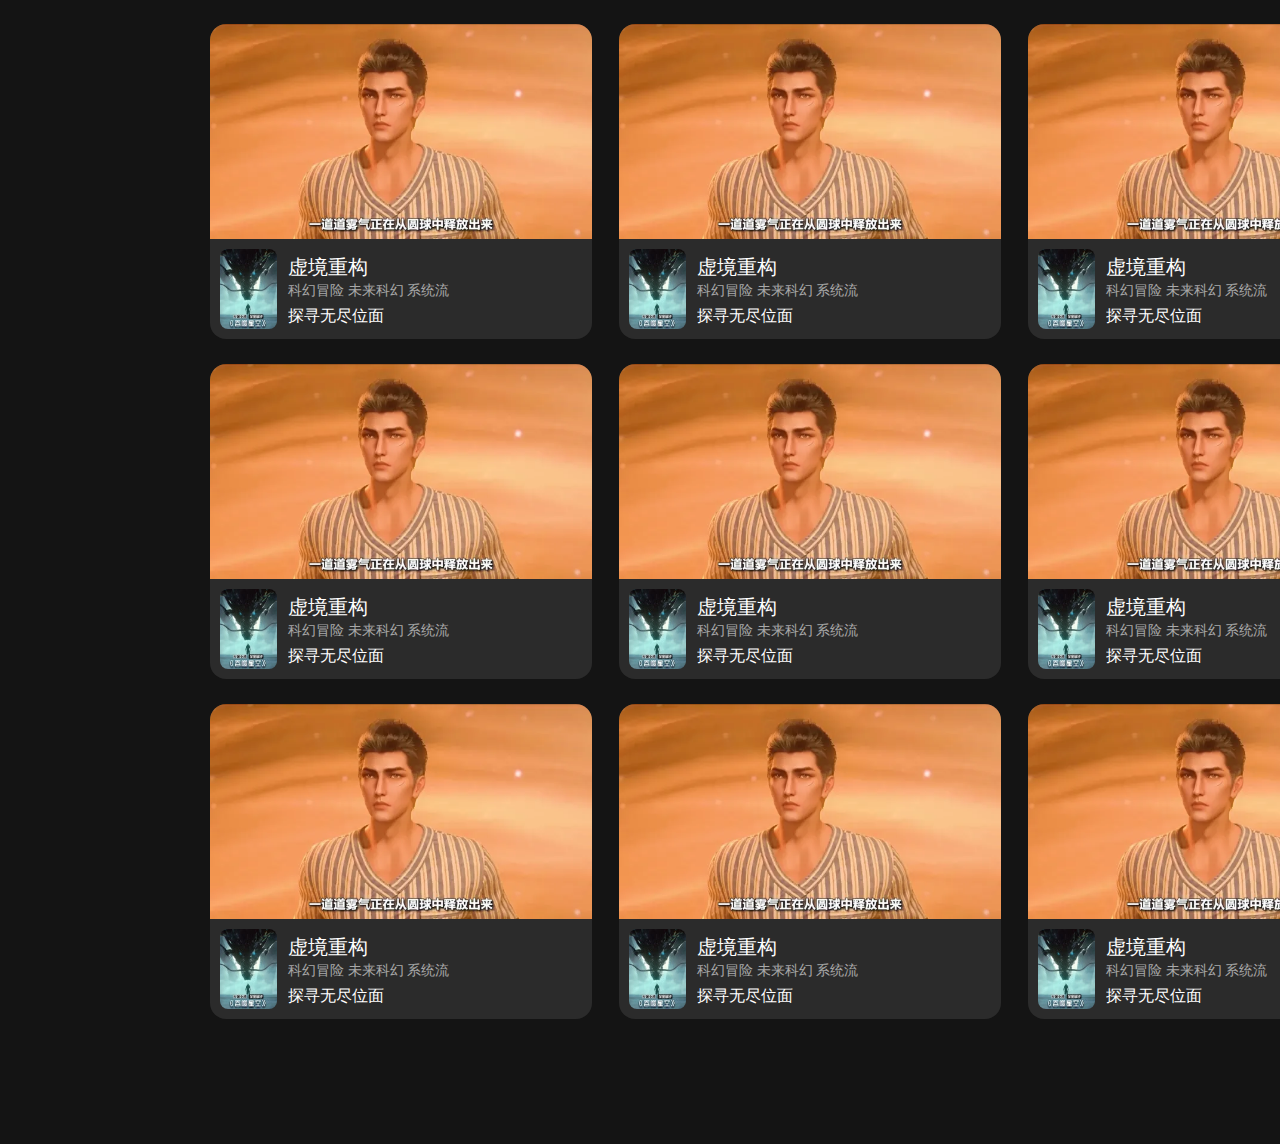
==== commit e2ab521d: "Update index.html" ====
--- a/index.html
+++ b/index.html
@@ -5,7 +5,7 @@
     <meta charset="UTF-8">
     <meta http-equiv="X-UA-Compatible" content="IE=edge">
     <meta name="viewport" content="width=device-width, initial-scale=1.0">
-    <title>翘动地球视频网</title>
+    <title>227测试</title>
     <link rel="stylesheet" href="fonts/iconfont.css">
     <link rel="stylesheet" href="css/swiper-bundle.min.css">
     <link rel="stylesheet" href="css/style.css">
@@ -22,7 +22,7 @@
             </div>
         </a>
         <div class="search">
-            <input type="text" name="" id="" placeholder="翘动地球网页制作">
+            <input type="text" name="" id="" placeholder="227测试">
             <button><span class="iconfont icon-sousuo"></span></button>
         </div>
         <div class="user">
@@ -93,7 +93,7 @@
                 </li>
             </ul>
             <div class="copyright">
-                <a href="#">Copyright© 2023/4/14 <br> 翘动地球项目组 All Rights Reserved.</a>
+                <a href="#">Copyright© 2023/4/14 <br> 227 All Rights Reserved.</a>
             </div>
             <a href="#" class="logo">
                 <img src="./ewm/logo.png" alt="">
@@ -550,4 +550,4 @@
     </script>
 </body>
 
-</html>+</html>
